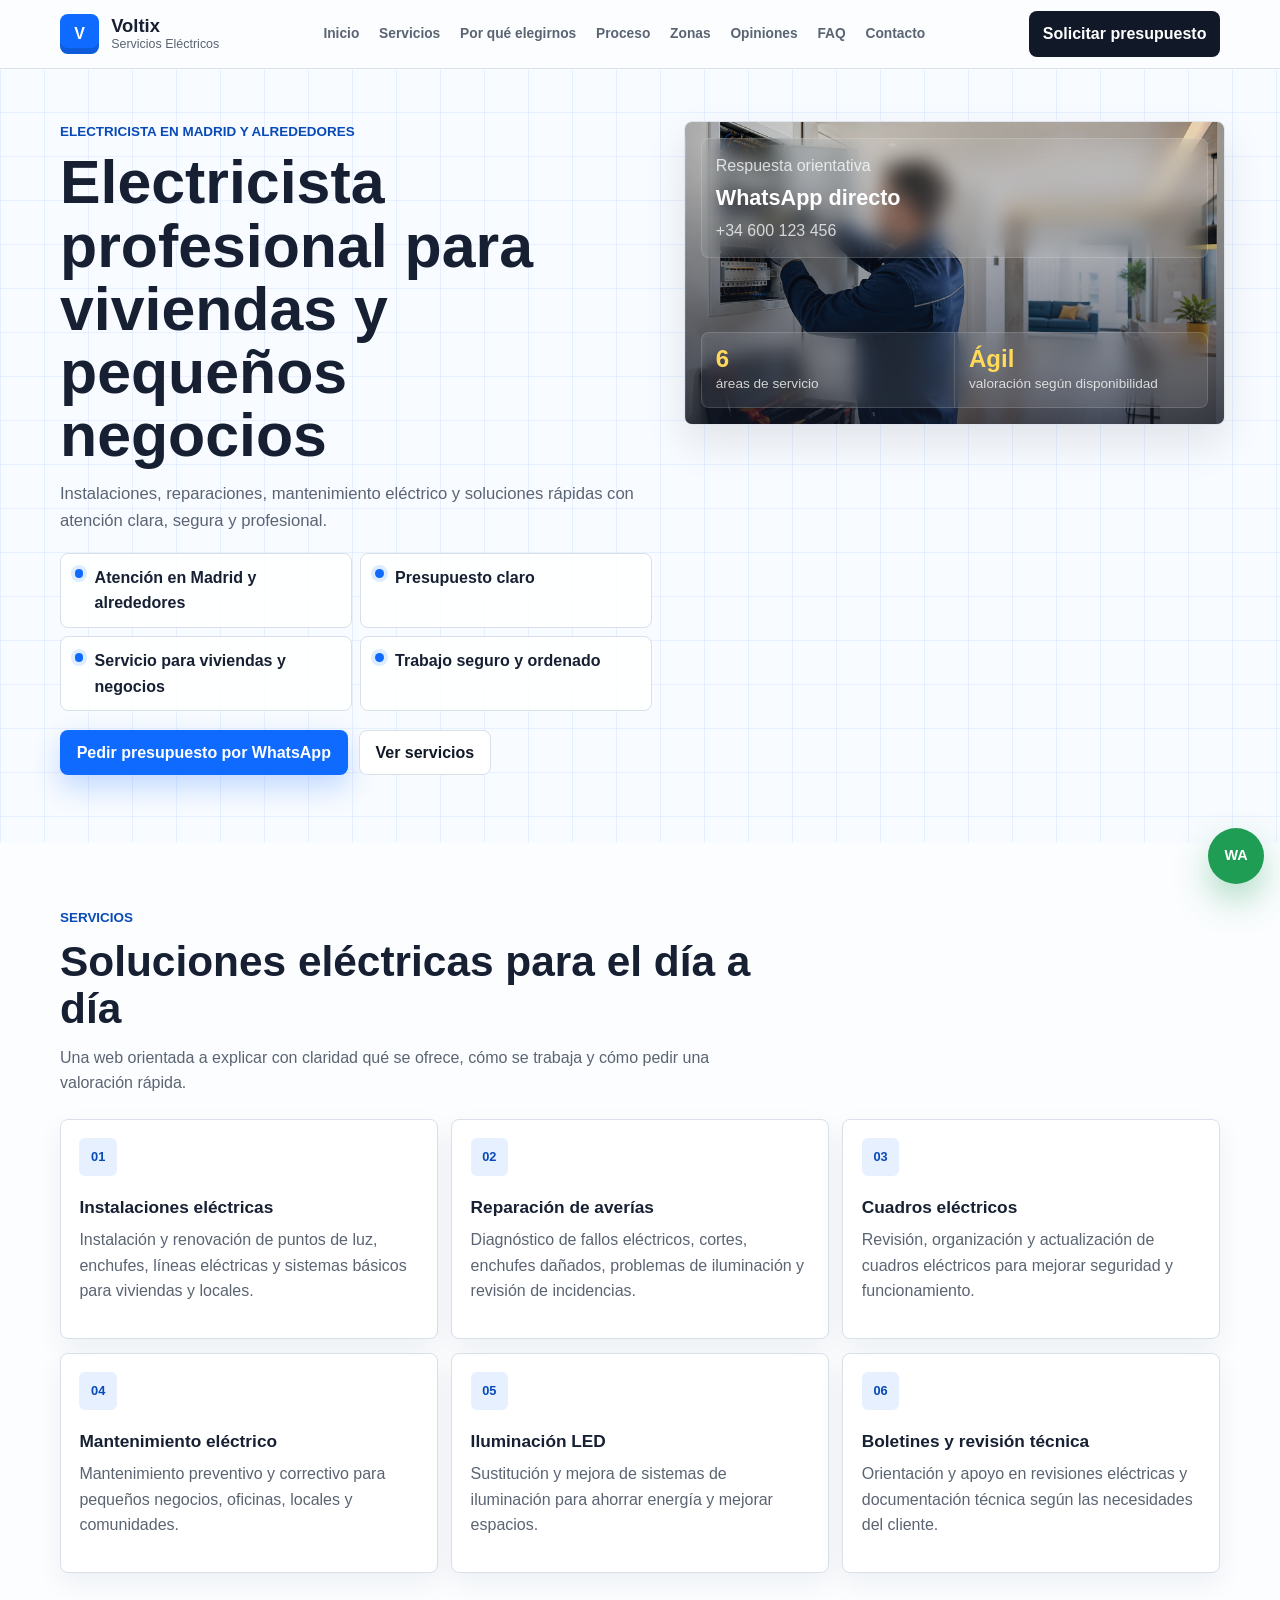
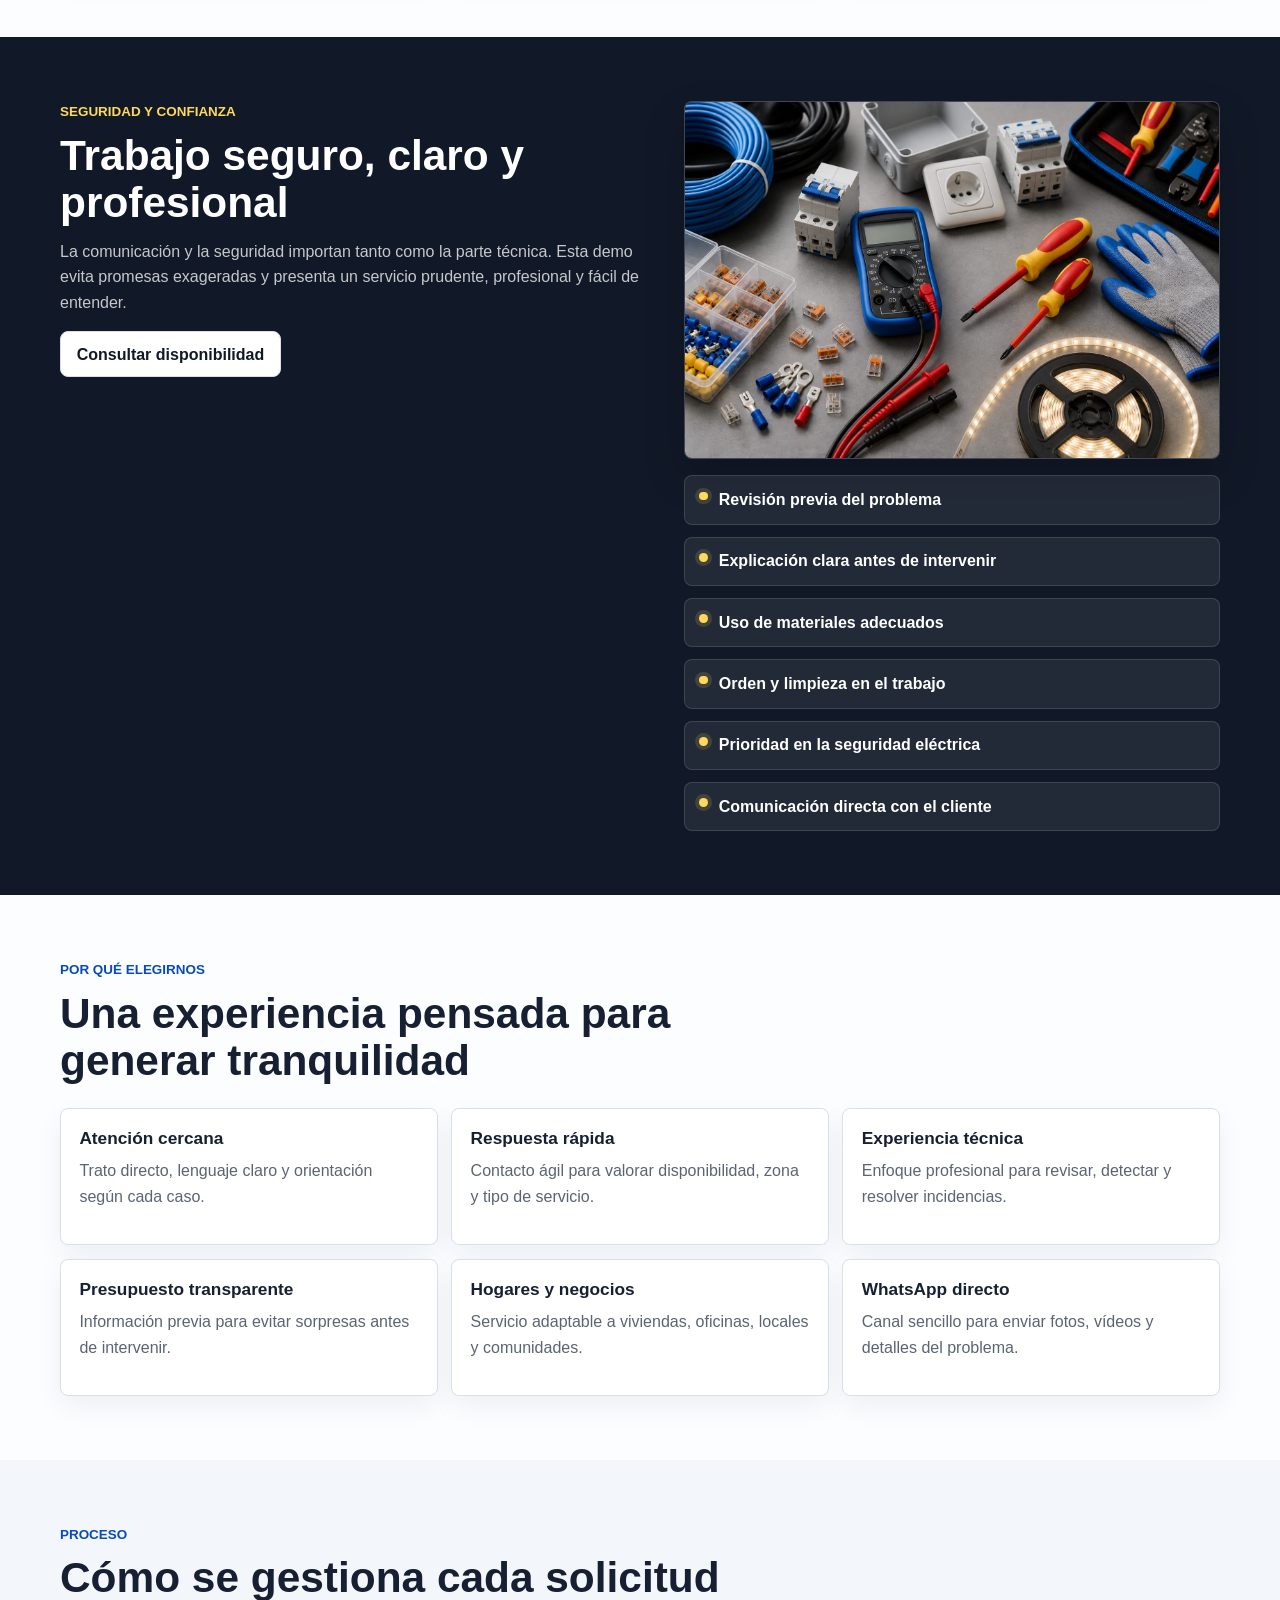
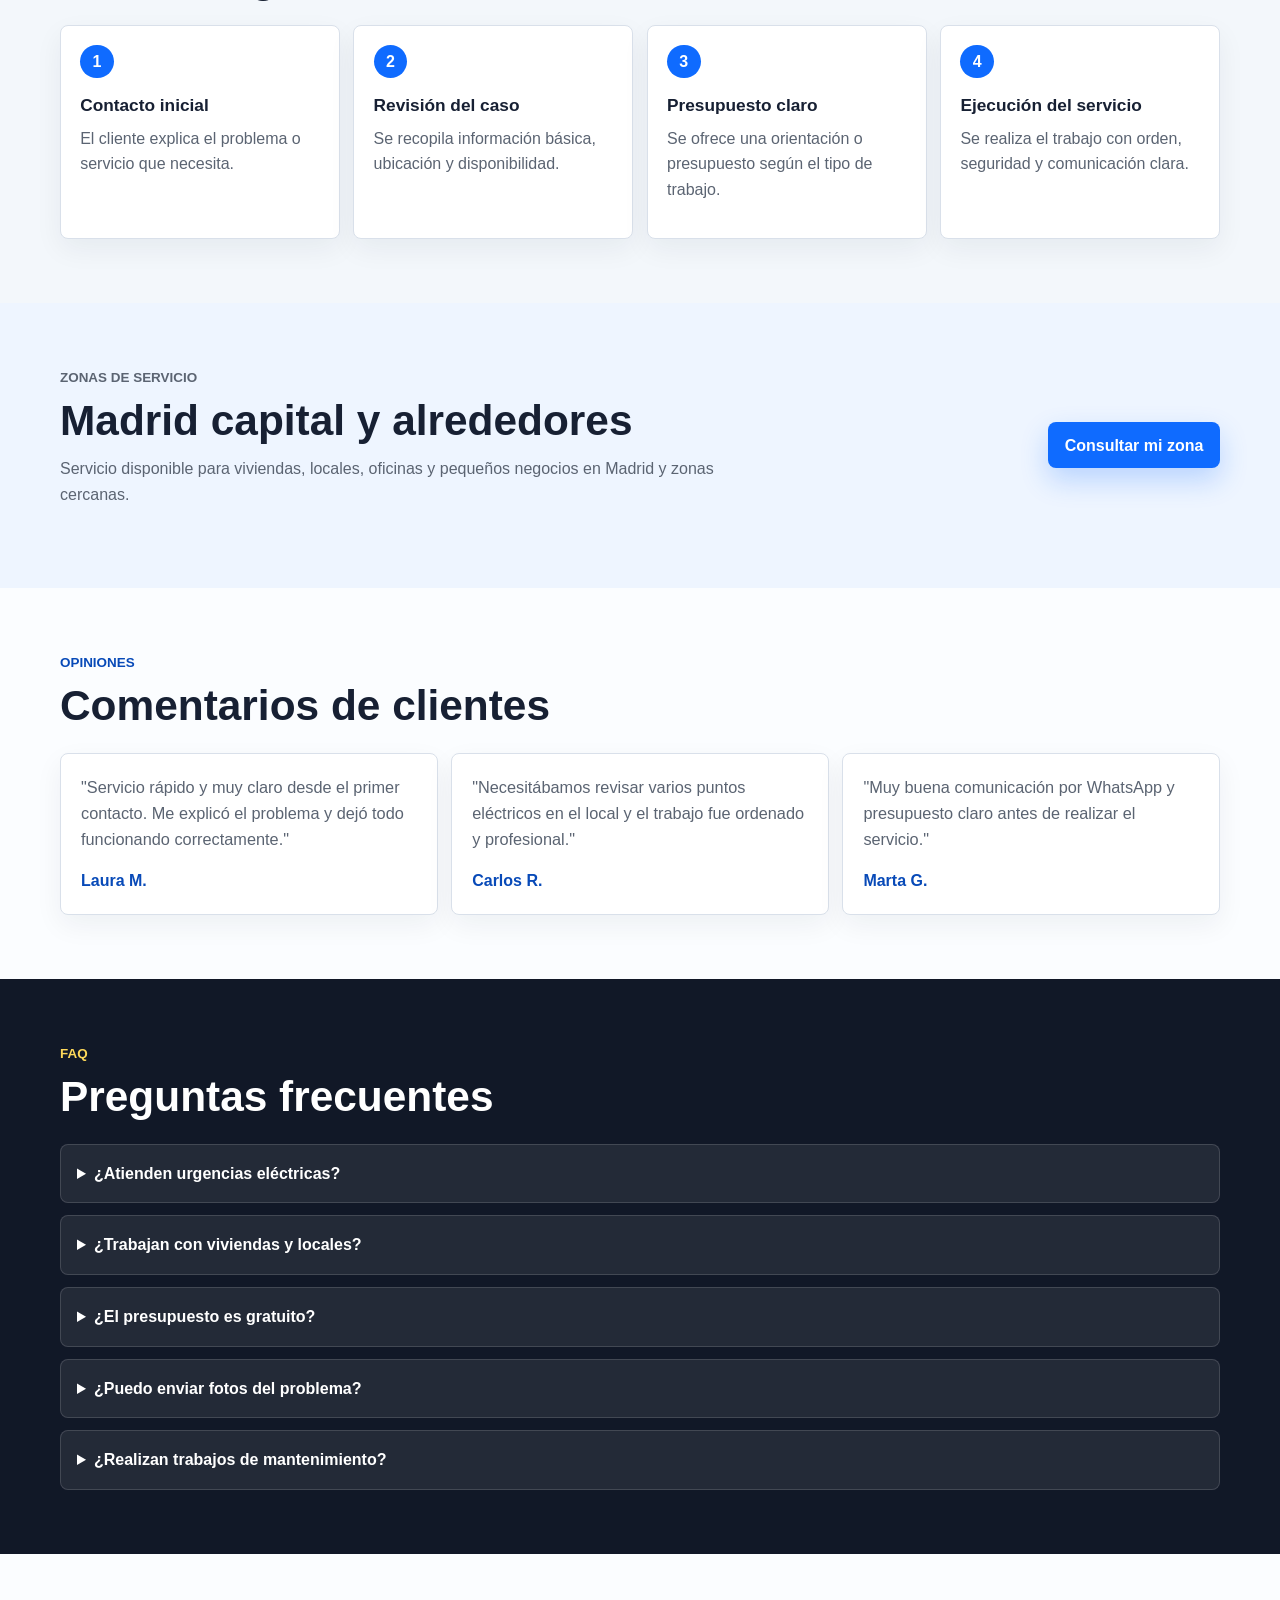
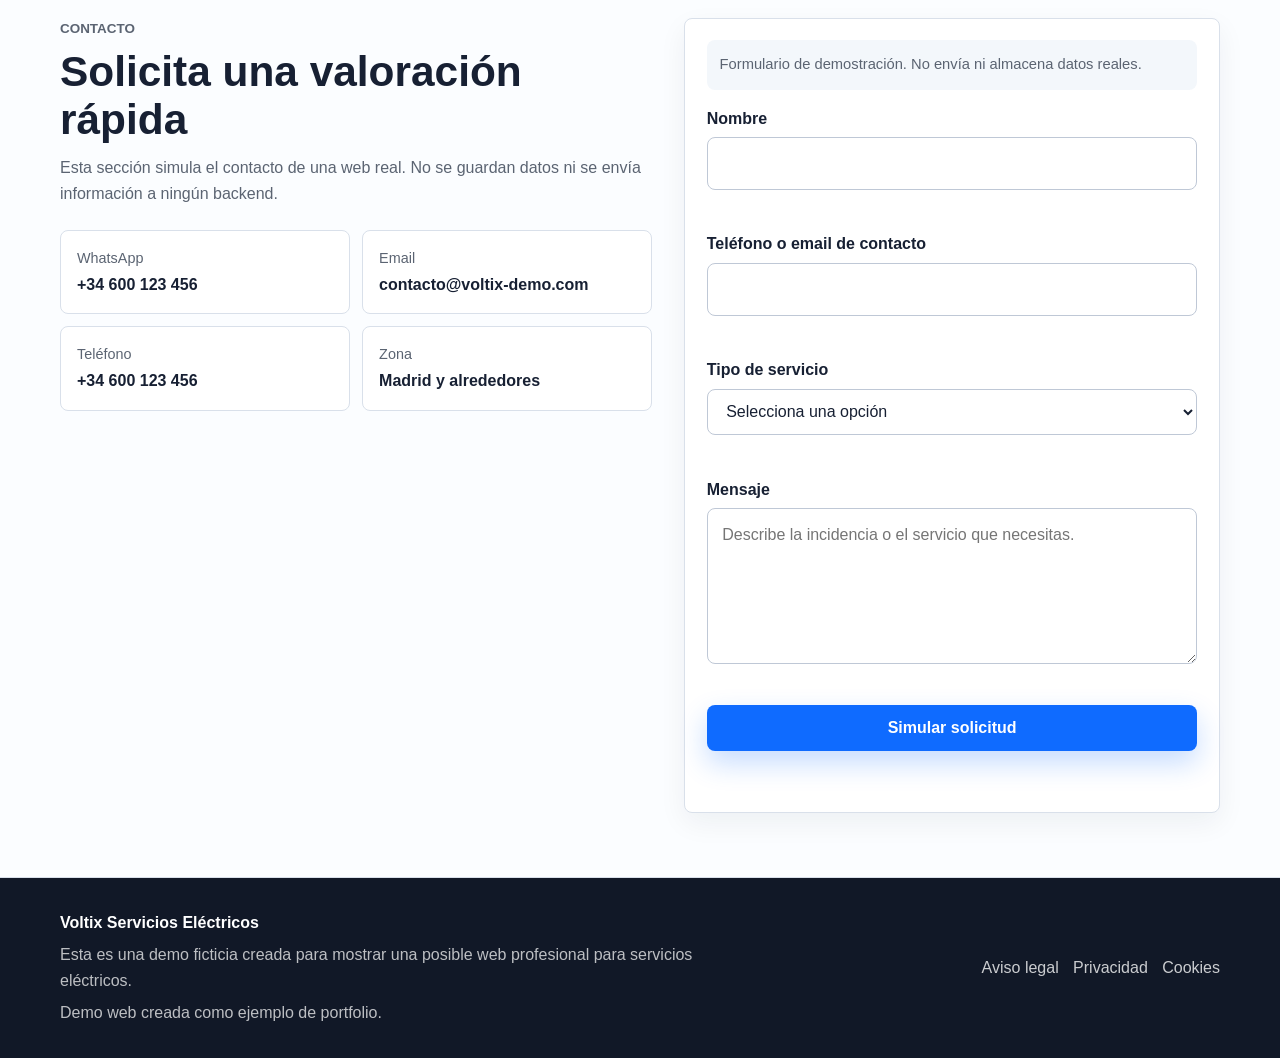
==== demos/electricista/index.html @ 69802033 "Add electrician landing page demo" ====
<!DOCTYPE html>
<html lang="es">
<head>
  <meta charset="UTF-8">
  <meta name="viewport" content="width=device-width, initial-scale=1.0">
  <title>Voltix Servicios Eléctricos | Electricista en Madrid</title>
  <meta name="description" content="Demo de página web para electricista en Madrid. Servicios de instalaciones eléctricas, reparaciones, mantenimiento, cuadros eléctricos, iluminación LED y contacto por WhatsApp.">
  <meta name="robots" content="index, follow">
  <link rel="canonical" href="https://adelsosuarez.netlify.app/demos/electricista/">

  <meta property="og:title" content="Voltix Servicios Eléctricos | Electricista en Madrid">
  <meta property="og:description" content="Demo de página web para electricista en Madrid con servicios eléctricos, SEO local y contacto rápido por WhatsApp.">
  <meta property="og:type" content="website">
  <meta property="og:url" content="https://adelsosuarez.netlify.app/demos/electricista/">
  <meta property="og:image" content="https://adelsosuarez.netlify.app/demos/electricista/assets/voltix-electricista-hero.jpg">
  <meta property="og:image:alt" content="Electricista profesional trabajando en un cuadro eléctrico de vivienda.">
  <meta name="twitter:card" content="summary_large_image">
  <meta name="twitter:title" content="Voltix Servicios Eléctricos | Electricista en Madrid">
  <meta name="twitter:description" content="Demo de landing page para electricista en Madrid, orientada a captar clientes locales.">
  <meta name="twitter:image" content="https://adelsosuarez.netlify.app/demos/electricista/assets/voltix-electricista-hero.jpg">

  <link rel="stylesheet" href="styles.css">
  <script type="application/ld+json">
    {
      "@context": "https://schema.org",
      "@type": "Electrician",
      "name": "Voltix Servicios Eléctricos",
      "telephone": "+34 600 123 456",
      "url": "https://adelsosuarez.netlify.app/demos/electricista/",
      "image": "https://adelsosuarez.netlify.app/demos/electricista/assets/voltix-electricista-hero.jpg",
      "areaServed": {
        "@type": "AdministrativeArea",
        "name": "Madrid"
      },
      "description": "Servicio eléctrico profesional para viviendas, locales, oficinas y pequeños negocios en Madrid y alrededores."
    }
  </script>
</head>
<body>
  <a class="skip-link" href="#contenido">Saltar al contenido</a>

  <header class="site-header" data-header>
    <div class="container header-inner">
      <a class="brand" href="#inicio" aria-label="Voltix, volver al inicio">
        <span class="brand-mark" aria-hidden="true">V</span>
        <span>
          <strong>Voltix</strong>
          <small>Servicios Eléctricos</small>
        </span>
      </a>

      <button class="menu-toggle" type="button" aria-expanded="false" aria-controls="site-nav" aria-label="Abrir menú">
        <span aria-hidden="true"></span>
        <span aria-hidden="true"></span>
        <span aria-hidden="true"></span>
      </button>

      <nav class="site-nav" id="site-nav" aria-label="Navegación principal">
        <a href="#inicio">Inicio</a>
        <a href="#servicios">Servicios</a>
        <a href="#confianza">Por qué elegirnos</a>
        <a href="#proceso">Proceso</a>
        <a href="#zonas">Zonas</a>
        <a href="#opiniones">Opiniones</a>
        <a href="#faq">FAQ</a>
        <a href="#contacto">Contacto</a>
      </nav>

      <a class="header-cta" href="#contacto">Solicitar presupuesto</a>
    </div>
  </header>

  <main id="contenido">
    <section class="hero section" id="inicio" aria-labelledby="hero-title">
      <div class="container hero-grid">
        <div class="hero-content">
          <p class="eyebrow">Electricista en Madrid y alrededores</p>
          <h1 id="hero-title">Electricista profesional para viviendas y pequeños negocios</h1>
          <p class="hero-text">Instalaciones, reparaciones, mantenimiento eléctrico y soluciones rápidas con atención clara, segura y profesional.</p>

          <div class="trust-list" aria-label="Elementos de confianza">
            <span>Atención en Madrid y alrededores</span>
            <span>Presupuesto claro</span>
            <span>Servicio para viviendas y negocios</span>
            <span>Trabajo seguro y ordenado</span>
          </div>

          <div class="hero-actions">
            <a class="btn btn-primary" href="https://wa.me/34600123456?text=Hola%2C%20quiero%20solicitar%20informaci%C3%B3n%20sobre%20un%20servicio%20el%C3%A9ctrico." target="_blank" rel="noopener">Pedir presupuesto por WhatsApp</a>
            <a class="btn btn-secondary" href="#servicios">Ver servicios</a>
          </div>
        </div>

        <figure class="hero-panel">
          <img src="assets/voltix-electricista-hero.jpg" width="1672" height="941" alt="Electricista profesional trabajando con seguridad en un cuadro eléctrico de vivienda." decoding="async" fetchpriority="high">
          <div class="status-card">
            <p>Respuesta orientativa</p>
            <strong>WhatsApp directo</strong>
            <span>+34 600 123 456</span>
          </div>
          <div class="hero-metrics" aria-label="Servicios destacados">
            <div>
              <strong>6</strong>
              <span>áreas de servicio</span>
            </div>
            <div>
              <strong>Ágil</strong>
              <span>valoración según disponibilidad</span>
            </div>
          </div>
        </figure>
      </div>
    </section>

    <section class="section" id="servicios" aria-labelledby="servicios-title">
      <div class="container">
        <div class="section-heading">
          <p class="eyebrow">Servicios</p>
          <h2 id="servicios-title">Soluciones eléctricas para el día a día</h2>
          <p>Una web orientada a explicar con claridad qué se ofrece, cómo se trabaja y cómo pedir una valoración rápida.</p>
        </div>

        <div class="cards-grid">
          <article class="service-card">
            <span class="service-icon" aria-hidden="true">01</span>
            <h3>Instalaciones eléctricas</h3>
            <p>Instalación y renovación de puntos de luz, enchufes, líneas eléctricas y sistemas básicos para viviendas y locales.</p>
          </article>
          <article class="service-card">
            <span class="service-icon" aria-hidden="true">02</span>
            <h3>Reparación de averías</h3>
            <p>Diagnóstico de fallos eléctricos, cortes, enchufes dañados, problemas de iluminación y revisión de incidencias.</p>
          </article>
          <article class="service-card">
            <span class="service-icon" aria-hidden="true">03</span>
            <h3>Cuadros eléctricos</h3>
            <p>Revisión, organización y actualización de cuadros eléctricos para mejorar seguridad y funcionamiento.</p>
          </article>
          <article class="service-card">
            <span class="service-icon" aria-hidden="true">04</span>
            <h3>Mantenimiento eléctrico</h3>
            <p>Mantenimiento preventivo y correctivo para pequeños negocios, oficinas, locales y comunidades.</p>
          </article>
          <article class="service-card">
            <span class="service-icon" aria-hidden="true">05</span>
            <h3>Iluminación LED</h3>
            <p>Sustitución y mejora de sistemas de iluminación para ahorrar energía y mejorar espacios.</p>
          </article>
          <article class="service-card">
            <span class="service-icon" aria-hidden="true">06</span>
            <h3>Boletines y revisión técnica</h3>
            <p>Orientación y apoyo en revisiones eléctricas y documentación técnica según las necesidades del cliente.</p>
          </article>
        </div>
      </div>
    </section>

    <section class="section band" id="seguridad" aria-labelledby="seguridad-title">
      <div class="container split-layout">
        <div>
          <p class="eyebrow">Seguridad y confianza</p>
          <h2 id="seguridad-title">Trabajo seguro, claro y profesional</h2>
          <p>La comunicación y la seguridad importan tanto como la parte técnica. Esta demo evita promesas exageradas y presenta un servicio prudente, profesional y fácil de entender.</p>
          <a class="btn btn-secondary" href="#contacto">Consultar disponibilidad</a>
        </div>
        <div class="trust-column">
          <figure class="trust-photo">
            <img src="assets/voltix-herramientas-electricas.jpg" width="1536" height="1024" alt="Herramientas eléctricas profesionales organizadas para trabajos de instalación y mantenimiento." loading="lazy" decoding="async">
          </figure>
          <div class="check-grid">
            <div>Revisión previa del problema</div>
            <div>Explicación clara antes de intervenir</div>
            <div>Uso de materiales adecuados</div>
            <div>Orden y limpieza en el trabajo</div>
            <div>Prioridad en la seguridad eléctrica</div>
            <div>Comunicación directa con el cliente</div>
          </div>
        </div>
      </div>
    </section>

    <section class="section" id="confianza" aria-labelledby="beneficios-title">
      <div class="container">
        <div class="section-heading">
          <p class="eyebrow">Por qué elegirnos</p>
          <h2 id="beneficios-title">Una experiencia pensada para generar tranquilidad</h2>
        </div>

        <div class="benefits-grid">
          <article>
            <h3>Atención cercana</h3>
            <p>Trato directo, lenguaje claro y orientación según cada caso.</p>
          </article>
          <article>
            <h3>Respuesta rápida</h3>
            <p>Contacto ágil para valorar disponibilidad, zona y tipo de servicio.</p>
          </article>
          <article>
            <h3>Experiencia técnica</h3>
            <p>Enfoque profesional para revisar, detectar y resolver incidencias.</p>
          </article>
          <article>
            <h3>Presupuesto transparente</h3>
            <p>Información previa para evitar sorpresas antes de intervenir.</p>
          </article>
          <article>
            <h3>Hogares y negocios</h3>
            <p>Servicio adaptable a viviendas, oficinas, locales y comunidades.</p>
          </article>
          <article>
            <h3>WhatsApp directo</h3>
            <p>Canal sencillo para enviar fotos, vídeos y detalles del problema.</p>
          </article>
        </div>
      </div>
    </section>

    <section class="section band-soft" id="proceso" aria-labelledby="proceso-title">
      <div class="container">
        <div class="section-heading">
          <p class="eyebrow">Proceso</p>
          <h2 id="proceso-title">Cómo se gestiona cada solicitud</h2>
        </div>

        <div class="steps">
          <article class="step">
            <span>1</span>
            <h3>Contacto inicial</h3>
            <p>El cliente explica el problema o servicio que necesita.</p>
          </article>
          <article class="step">
            <span>2</span>
            <h3>Revisión del caso</h3>
            <p>Se recopila información básica, ubicación y disponibilidad.</p>
          </article>
          <article class="step">
            <span>3</span>
            <h3>Presupuesto claro</h3>
            <p>Se ofrece una orientación o presupuesto según el tipo de trabajo.</p>
          </article>
          <article class="step">
            <span>4</span>
            <h3>Ejecución del servicio</h3>
            <p>Se realiza el trabajo con orden, seguridad y comunicación clara.</p>
          </article>
        </div>
      </div>
    </section>

    <section class="section zones" id="zonas" aria-labelledby="zonas-title">
      <div class="container zones-inner">
        <div>
          <p class="eyebrow">Zonas de servicio</p>
          <h2 id="zonas-title">Madrid capital y alrededores</h2>
          <p>Servicio disponible para viviendas, locales, oficinas y pequeños negocios en Madrid y zonas cercanas.</p>
        </div>
        <a class="btn btn-primary" href="https://wa.me/34600123456?text=Hola%2C%20quiero%20solicitar%20informaci%C3%B3n%20sobre%20un%20servicio%20el%C3%A9ctrico." target="_blank" rel="noopener">Consultar mi zona</a>
      </div>
    </section>

    <section class="section" id="opiniones" aria-labelledby="opiniones-title">
      <div class="container">
        <div class="section-heading">
          <p class="eyebrow">Opiniones</p>
          <h2 id="opiniones-title">Comentarios de clientes</h2>
        </div>

        <div class="testimonials">
          <article class="testimonial">
            <p>"Servicio rápido y muy claro desde el primer contacto. Me explicó el problema y dejó todo funcionando correctamente."</p>
            <strong>Laura M.</strong>
          </article>
          <article class="testimonial">
            <p>"Necesitábamos revisar varios puntos eléctricos en el local y el trabajo fue ordenado y profesional."</p>
            <strong>Carlos R.</strong>
          </article>
          <article class="testimonial">
            <p>"Muy buena comunicación por WhatsApp y presupuesto claro antes de realizar el servicio."</p>
            <strong>Marta G.</strong>
          </article>
        </div>
      </div>
    </section>

    <section class="section band" id="faq" aria-labelledby="faq-title">
      <div class="container">
        <div class="section-heading">
          <p class="eyebrow">FAQ</p>
          <h2 id="faq-title">Preguntas frecuentes</h2>
        </div>

        <div class="faq-list">
          <details>
            <summary>¿Atienden urgencias eléctricas?</summary>
            <p>Podemos valorar incidencias urgentes según disponibilidad y zona. Lo recomendable es contactar por WhatsApp para revisar el caso.</p>
          </details>
          <details>
            <summary>¿Trabajan con viviendas y locales?</summary>
            <p>Sí, la demo está pensada para servicios en viviendas, locales, oficinas y pequeños negocios.</p>
          </details>
          <details>
            <summary>¿El presupuesto es gratuito?</summary>
            <p>Depende del tipo de trabajo y desplazamiento. Se puede ofrecer una primera orientación por WhatsApp.</p>
          </details>
          <details>
            <summary>¿Puedo enviar fotos del problema?</summary>
            <p>Sí, enviar fotos o vídeos puede ayudar a entender mejor la incidencia antes de la visita.</p>
          </details>
          <details>
            <summary>¿Realizan trabajos de mantenimiento?</summary>
            <p>Sí, se pueden realizar revisiones y mantenimiento eléctrico básico para negocios, oficinas y comunidades.</p>
          </details>
        </div>
      </div>
    </section>

    <section class="section contact-section" id="contacto" aria-labelledby="contacto-title">
      <div class="container contact-grid">
        <div>
          <p class="eyebrow">Contacto</p>
          <h2 id="contacto-title">Solicita una valoración rápida</h2>
          <p>Esta sección simula el contacto de una web real. No se guardan datos ni se envía información a ningún backend.</p>

          <div class="contact-list">
            <a class="contact-item" href="https://wa.me/34600123456?text=Hola%2C%20quiero%20solicitar%20informaci%C3%B3n%20sobre%20un%20servicio%20el%C3%A9ctrico." target="_blank" rel="noopener">
              <span>WhatsApp</span>
              <strong>+34 600 123 456</strong>
            </a>
            <a class="contact-item" href="mailto:contacto@voltix-demo.com">
              <span>Email</span>
              <strong>contacto@voltix-demo.com</strong>
            </a>
            <a class="contact-item" href="tel:+34600123456">
              <span>Teléfono</span>
              <strong>+34 600 123 456</strong>
            </a>
            <div class="contact-item">
              <span>Zona</span>
              <strong>Madrid y alrededores</strong>
            </div>
          </div>
        </div>

        <form class="contact-form" data-demo-form novalidate>
          <p class="form-note">Formulario de demostración. No envía ni almacena datos reales.</p>

          <div class="form-row">
            <label for="name">Nombre</label>
            <input id="name" name="name" type="text" autocomplete="name" required maxlength="80">
            <small class="field-error" data-error-for="name"></small>
          </div>

          <div class="form-row">
            <label for="phone">Teléfono o email de contacto</label>
            <input id="phone" name="phone" type="text" autocomplete="tel" required maxlength="120">
            <small class="field-error" data-error-for="phone"></small>
          </div>

          <div class="form-row">
            <label for="service">Tipo de servicio</label>
            <select id="service" name="service" required>
              <option value="">Selecciona una opción</option>
              <option>Instalación eléctrica</option>
              <option>Reparación de avería</option>
              <option>Cuadro eléctrico</option>
              <option>Mantenimiento</option>
              <option>Iluminación LED</option>
              <option>Revisión técnica</option>
            </select>
            <small class="field-error" data-error-for="service"></small>
          </div>

          <div class="form-row">
            <label for="message">Mensaje</label>
            <textarea id="message" name="message" rows="5" required maxlength="500" placeholder="Describe la incidencia o el servicio que necesitas."></textarea>
            <small class="field-error" data-error-for="message"></small>
          </div>

          <button class="btn btn-primary" type="submit">Simular solicitud</button>
          <p class="form-status" data-form-status role="status" aria-live="polite"></p>
        </form>
      </div>
    </section>
  </main>

  <footer class="site-footer">
    <div class="container footer-inner">
      <div>
        <strong>Voltix Servicios Eléctricos</strong>
        <p>Esta es una demo ficticia creada para mostrar una posible web profesional para servicios eléctricos.</p>
        <p>Demo web creada como ejemplo de portfolio.</p>
      </div>
      <nav aria-label="Enlaces legales">
        <a href="#" aria-label="Aviso legal, enlace de demostración">Aviso legal</a>
        <a href="#" aria-label="Privacidad, enlace de demostración">Privacidad</a>
        <a href="#" aria-label="Cookies, enlace de demostración">Cookies</a>
      </nav>
    </div>
  </footer>

  <a class="floating-whatsapp" href="https://wa.me/34600123456?text=Hola%2C%20quiero%20solicitar%20informaci%C3%B3n%20sobre%20un%20servicio%20el%C3%A9ctrico." target="_blank" rel="noopener" aria-label="Pedir presupuesto por WhatsApp">
    <span aria-hidden="true">WA</span>
  </a>

  <script src="script.js" defer></script>
</body>
</html>
---- demos/electricista/styles.css ----
:root {
  --color-ink: #172033;
  --color-muted: #5b6472;
  --color-line: #d9e0ea;
  --color-surface: #ffffff;
  --color-soft: #f3f7fb;
  --color-electric: #0f6bff;
  --color-electric-dark: #084ab8;
  --color-night: #111827;
  --color-yellow: #ffd95a;
  --shadow-card: 0 18px 42px rgba(23, 32, 51, 0.1);
  --radius: 8px;
  --max-width: 1160px;
}

* {
  box-sizing: border-box;
}

html {
  scroll-behavior: smooth;
}

body {
  margin: 0;
  background: #fbfdff;
  color: var(--color-ink);
  font-family: Arial, Helvetica, sans-serif;
  font-size: 16px;
  line-height: 1.6;
}

body.menu-open {
  overflow: hidden;
}

img,
svg {
  display: block;
  max-width: 100%;
}

a {
  color: inherit;
  text-decoration: none;
}

button,
input,
select,
textarea {
  font: inherit;
}

:focus-visible {
  outline: 3px solid var(--color-yellow);
  outline-offset: 3px;
}

.skip-link {
  position: fixed;
  left: 1rem;
  top: 1rem;
  z-index: 20;
  transform: translateY(-160%);
  border-radius: var(--radius);
  background: var(--color-night);
  color: #fff;
  padding: 0.75rem 1rem;
}

.skip-link:focus {
  transform: translateY(0);
}

.container {
  width: min(100% - 2rem, var(--max-width));
  margin-inline: auto;
}

.section {
  padding: 3rem 0;
  scroll-margin-top: 5.5rem;
}

.site-header {
  position: sticky;
  top: 0;
  z-index: 10;
  border-bottom: 1px solid rgba(217, 224, 234, 0.9);
  background: rgba(251, 253, 255, 0.96);
  backdrop-filter: blur(16px);
}

.header-inner {
  display: flex;
  min-height: 4.25rem;
  align-items: center;
  justify-content: space-between;
  gap: 1rem;
}

.brand {
  display: inline-flex;
  align-items: center;
  gap: 0.75rem;
  flex: 0 0 auto;
}

.brand-mark {
  display: grid;
  width: 2.45rem;
  height: 2.45rem;
  place-items: center;
  border-radius: var(--radius);
  background: var(--color-electric);
  color: #fff;
  font-weight: 800;
  letter-spacing: 0;
  box-shadow: inset 0 -6px 0 rgba(0, 0, 0, 0.14);
}

.brand strong,
.brand small {
  display: block;
}

.brand strong {
  font-size: 1.15rem;
  line-height: 1.1;
}

.brand small {
  color: var(--color-muted);
  font-size: 0.78rem;
  line-height: 1.2;
}

.menu-toggle {
  display: inline-grid;
  width: 2.75rem;
  height: 2.75rem;
  place-content: center;
  gap: 0.28rem;
  border: 1px solid var(--color-line);
  border-radius: var(--radius);
  background: #fff;
  color: var(--color-ink);
  cursor: pointer;
}

.menu-toggle span {
  display: block;
  width: 1.2rem;
  height: 2px;
  border-radius: 999px;
  background: currentColor;
}

.site-nav {
  position: fixed;
  inset: 4.25rem 1rem auto 1rem;
  display: none;
  flex-direction: column;
  gap: 0.25rem;
  border: 1px solid var(--color-line);
  border-radius: var(--radius);
  background: #fff;
  padding: 0.75rem;
  box-shadow: var(--shadow-card);
}

.site-nav.is-open {
  display: flex;
}

.site-nav a {
  border-radius: 6px;
  color: var(--color-muted);
  font-size: 0.95rem;
  font-weight: 700;
  padding: 0.75rem;
}

.site-nav a:hover,
.site-nav a:focus-visible {
  background: var(--color-soft);
  color: var(--color-electric-dark);
}

.header-cta {
  display: none;
}

.hero {
  position: relative;
  overflow: hidden;
  padding: 2.25rem 0 3rem;
  background:
    linear-gradient(90deg, rgba(15, 107, 255, 0.08) 1px, transparent 1px),
    linear-gradient(0deg, rgba(15, 107, 255, 0.07) 1px, transparent 1px),
    #f8fbff;
  background-size: 44px 44px;
}

.hero-grid {
  display: grid;
  gap: 1.5rem;
  align-items: start;
}

.hero-content {
  max-width: 720px;
}

.eyebrow {
  margin: 0 0 0.55rem;
  color: var(--color-electric-dark);
  font-size: 0.84rem;
  font-weight: 800;
  letter-spacing: 0;
  text-transform: uppercase;
}

h1,
h2,
h3,
p {
  margin-top: 0;
}

h1 {
  max-width: 15ch;
  margin-bottom: 0.85rem;
  font-size: clamp(2.15rem, 10vw, 3.8rem);
  line-height: 1.04;
  letter-spacing: 0;
}

h2 {
  margin-bottom: 0.75rem;
  font-size: clamp(1.75rem, 6vw, 2.65rem);
  line-height: 1.12;
  letter-spacing: 0;
}

h3 {
  margin-bottom: 0.55rem;
  font-size: 1.08rem;
  line-height: 1.3;
}

.hero-text {
  max-width: 650px;
  color: var(--color-muted);
  font-size: 1.04rem;
}

.trust-list {
  display: grid;
  gap: 0.55rem;
  margin: 1.15rem 0;
}

.trust-list span,
.check-grid div {
  position: relative;
  border: 1px solid var(--color-line);
  border-radius: var(--radius);
  background: rgba(255, 255, 255, 0.9);
  padding: 0.68rem 0.85rem 0.68rem 2.1rem;
  color: var(--color-ink);
  font-weight: 700;
}

.trust-list span::before,
.check-grid div::before {
  content: "";
  position: absolute;
  left: 0.85rem;
  top: 0.96rem;
  width: 0.55rem;
  height: 0.55rem;
  border-radius: 50%;
  background: var(--color-electric);
  box-shadow: 0 0 0 4px rgba(15, 107, 255, 0.13);
}

.hero-actions,
.zones-inner,
.footer-inner {
  display: flex;
  flex-wrap: wrap;
  gap: 0.7rem;
  align-items: center;
}

.btn {
  display: inline-flex;
  min-height: 2.85rem;
  align-items: center;
  justify-content: center;
  border: 1px solid transparent;
  border-radius: var(--radius);
  padding: 0.75rem 0.98rem;
  font-weight: 800;
  line-height: 1.2;
  text-align: center;
  transition: transform 160ms ease, background-color 160ms ease, border-color 160ms ease, color 160ms ease;
}

.btn:hover {
  transform: translateY(-1px);
}

.btn-primary {
  background: var(--color-electric);
  color: #fff;
  box-shadow: 0 12px 28px rgba(15, 107, 255, 0.24);
}

.btn-primary:hover {
  background: var(--color-electric-dark);
}

.btn-secondary {
  border-color: var(--color-line);
  background: #fff;
  color: var(--color-night);
}

.btn-secondary:hover {
  border-color: var(--color-electric);
  color: var(--color-electric-dark);
}

.hero-panel {
  position: relative;
  display: block;
  margin: 0;
  aspect-ratio: 16 / 9;
  min-height: 13rem;
  border: 1px solid rgba(217, 224, 234, 0.8);
  border-radius: var(--radius);
  color: #fff;
  overflow: hidden;
  box-shadow: var(--shadow-card);
}

.hero-panel::after {
  content: "";
  position: absolute;
  inset: 0;
  z-index: 1;
  background: linear-gradient(180deg, rgba(17, 24, 39, 0.08), rgba(17, 24, 39, 0.72));
  pointer-events: none;
}

.hero-panel img {
  width: 100%;
  height: 100%;
  object-fit: cover;
}

.status-card,
.hero-metrics {
  position: absolute;
  z-index: 2;
  border: 1px solid rgba(255, 255, 255, 0.14);
  border-radius: var(--radius);
  background: rgba(255, 255, 255, 0.09);
  backdrop-filter: blur(10px);
}

.status-card {
  left: 1rem;
  right: 1rem;
  top: 1rem;
  padding: 0.85rem;
}

.status-card p,
.status-card span {
  margin: 0;
  color: rgba(255, 255, 255, 0.76);
}

.status-card strong {
  display: block;
  margin: 0.15rem 0;
  font-size: 1.35rem;
}

.hero-metrics {
  left: 1rem;
  right: 1rem;
  bottom: 1rem;
  display: grid;
  grid-template-columns: 1fr 1fr;
}

.hero-metrics div {
  padding: 0.85rem;
}

.hero-metrics div + div {
  border-left: 1px solid rgba(255, 255, 255, 0.14);
}

.hero-metrics strong,
.hero-metrics span {
  display: block;
}

.hero-metrics strong {
  color: var(--color-yellow);
  font-size: 1.5rem;
  line-height: 1;
}

.hero-metrics span {
  margin-top: 0.25rem;
  color: rgba(255, 255, 255, 0.78);
  font-size: 0.85rem;
  line-height: 1.35;
}

.section-heading {
  max-width: 720px;
  margin-bottom: 1.45rem;
}

.section-heading p:not(.eyebrow),
.split-layout p,
.zones p,
.contact-section p {
  color: var(--color-muted);
}

.cards-grid,
.benefits-grid,
.steps,
.testimonials {
  display: grid;
  gap: 0.85rem;
}

.service-card,
.benefits-grid article,
.step,
.testimonial,
.contact-form {
  border: 1px solid var(--color-line);
  border-radius: var(--radius);
  background: var(--color-surface);
  box-shadow: 0 10px 28px rgba(23, 32, 51, 0.06);
}

.service-card {
  padding: 1.15rem;
}

.service-icon {
  display: inline-grid;
  width: 2.35rem;
  height: 2.35rem;
  place-items: center;
  margin-bottom: 1.25rem;
  border-radius: 6px;
  background: rgba(15, 107, 255, 0.1);
  color: var(--color-electric-dark);
  font-size: 0.8rem;
  font-weight: 900;
}

.service-card p,
.benefits-grid p,
.step p,
.testimonial p {
  color: var(--color-muted);
}

.band {
  background: var(--color-night);
  color: #fff;
}

.band .eyebrow {
  color: var(--color-yellow);
}

.band p {
  color: rgba(255, 255, 255, 0.76);
}

.split-layout {
  display: grid;
  gap: 2rem;
  align-items: start;
}

.check-grid {
  display: grid;
  gap: 0.75rem;
}

.trust-column {
  display: grid;
  gap: 1rem;
}

.trust-photo {
  overflow: hidden;
  margin: 0;
  border: 1px solid rgba(255, 255, 255, 0.14);
  border-radius: var(--radius);
  background: rgba(255, 255, 255, 0.08);
  box-shadow: 0 18px 42px rgba(0, 0, 0, 0.18);
}

.trust-photo img {
  width: 100%;
  height: auto;
  aspect-ratio: 3 / 2;
  object-fit: cover;
}

.check-grid div {
  border-color: rgba(255, 255, 255, 0.12);
  background: rgba(255, 255, 255, 0.08);
  color: #fff;
}

.check-grid div::before {
  background: var(--color-yellow);
  box-shadow: 0 0 0 4px rgba(255, 217, 90, 0.14);
}

.benefits-grid article {
  padding: 1.15rem;
}

.band-soft {
  background: var(--color-soft);
}

.step {
  position: relative;
  padding: 1.2rem;
}

.step span {
  display: inline-grid;
  width: 2.1rem;
  height: 2.1rem;
  place-items: center;
  margin-bottom: 1rem;
  border-radius: 50%;
  background: var(--color-electric);
  color: #fff;
  font-weight: 900;
}

.zones {
  background: #eef5ff;
}

.zones-inner {
  justify-content: space-between;
}

.zones-inner > div {
  max-width: 680px;
}

.testimonial {
  padding: 1.25rem;
}

.testimonial p {
  font-size: 1.02rem;
}

.testimonial strong {
  display: block;
  color: var(--color-electric-dark);
}

.faq-list {
  display: grid;
  gap: 0.75rem;
}

details {
  border: 1px solid rgba(255, 255, 255, 0.14);
  border-radius: var(--radius);
  background: rgba(255, 255, 255, 0.08);
  padding: 1rem;
}

summary {
  cursor: pointer;
  font-weight: 800;
}

details p {
  margin: 0.75rem 0 0;
}

.contact-grid {
  display: grid;
  gap: 2rem;
}

.contact-list {
  display: grid;
  gap: 0.75rem;
  margin-top: 1.5rem;
}

.contact-item {
  display: grid;
  gap: 0.1rem;
  border: 1px solid var(--color-line);
  border-radius: var(--radius);
  background: #fff;
  padding: 1rem;
}

.contact-item span {
  color: var(--color-muted);
  font-size: 0.9rem;
}

.contact-item strong {
  overflow-wrap: anywhere;
}

a.contact-item:hover {
  border-color: var(--color-electric);
}

.contact-form {
  display: grid;
  gap: 1rem;
  padding: 1.1rem;
}

.form-note {
  margin: 0;
  border-radius: var(--radius);
  background: var(--color-soft);
  padding: 0.8rem;
  font-size: 0.92rem;
}

.form-row {
  display: grid;
  gap: 0.35rem;
}

label {
  font-weight: 800;
}

input,
select,
textarea {
  width: 100%;
  border: 1px solid #bfc8d6;
  border-radius: var(--radius);
  background: #fff;
  color: var(--color-ink);
  padding: 0.8rem 0.9rem;
}

textarea {
  min-height: 8rem;
  resize: vertical;
}

input:focus,
select:focus,
textarea:focus {
  border-color: var(--color-electric);
  outline: 3px solid rgba(15, 107, 255, 0.16);
}

.field-error {
  min-height: 1.25rem;
  color: #b91c1c;
  font-weight: 700;
}

.form-row.has-error input,
.form-row.has-error select,
.form-row.has-error textarea {
  border-color: #b91c1c;
}

.form-status {
  min-height: 1.5rem;
  margin: 0;
  color: var(--color-electric-dark);
  font-weight: 800;
}

.site-footer {
  border-top: 1px solid var(--color-line);
  background: var(--color-night);
  color: #fff;
  padding: 2rem 0;
}

.site-footer p {
  max-width: 650px;
  margin: 0.4rem 0 0;
  color: rgba(255, 255, 255, 0.72);
}

.footer-inner {
  justify-content: space-between;
}

.site-footer nav {
  display: flex;
  flex-wrap: wrap;
  gap: 0.9rem;
}

.site-footer a {
  color: rgba(255, 255, 255, 0.78);
}

.site-footer a:hover {
  color: #fff;
}

.floating-whatsapp {
  position: fixed;
  right: 1rem;
  bottom: 1rem;
  z-index: 9;
  display: grid;
  width: 3.5rem;
  height: 3.5rem;
  place-items: center;
  border-radius: 50%;
  background: #1f9d55;
  color: #fff;
  font-size: 0.9rem;
  font-weight: 900;
  box-shadow: 0 16px 34px rgba(31, 157, 85, 0.34);
}

.floating-whatsapp:hover {
  background: #157a40;
}

@media (prefers-reduced-motion: reduce) {
  *,
  *::before,
  *::after {
    scroll-behavior: auto !important;
    transition-duration: 0.01ms !important;
    animation-duration: 0.01ms !important;
    animation-iteration-count: 1 !important;
  }
}

@media (min-width: 520px) {
  .trust-list,
  .cards-grid,
  .benefits-grid,
  .testimonials {
    grid-template-columns: repeat(2, minmax(0, 1fr));
  }

  .contact-list {
    grid-template-columns: repeat(2, minmax(0, 1fr));
  }
}

@media (min-width: 768px) {
  .section {
    padding: 4rem 0;
  }

  .hero {
    padding: 3rem 0 4rem;
  }

  .hero-grid,
  .split-layout,
  .contact-grid {
    grid-template-columns: minmax(0, 1.05fr) minmax(320px, 0.95fr);
  }

  .hero-panel {
    min-height: 19rem;
  }

  .steps {
    grid-template-columns: repeat(4, minmax(0, 1fr));
  }

  .contact-form {
    padding: 1.35rem;
  }
}

@media (min-width: 1040px) {
  .menu-toggle {
    display: none;
  }

  .site-nav {
    position: static;
    display: flex;
    flex: 1 1 auto;
    flex-direction: row;
    justify-content: center;
    gap: 0.2rem;
    border: 0;
    background: transparent;
    padding: 0;
    box-shadow: none;
  }

  .site-nav a {
    padding: 0.55rem 0.52rem;
    font-size: 0.86rem;
  }

  .header-cta {
    display: inline-flex;
    flex: 0 0 auto;
    align-items: center;
    justify-content: center;
    min-height: 2.65rem;
    border-radius: var(--radius);
    background: var(--color-night);
    color: #fff;
    padding: 0.65rem 0.85rem;
    font-weight: 800;
  }

  .header-cta:hover {
    background: var(--color-electric-dark);
  }

  .cards-grid,
  .benefits-grid {
    grid-template-columns: repeat(3, minmax(0, 1fr));
  }

  .testimonials {
    grid-template-columns: repeat(3, minmax(0, 1fr));
  }

  .hero {
    padding: 3.25rem 0 4.25rem;
  }

  .hero-grid {
    gap: 2rem;
  }
}
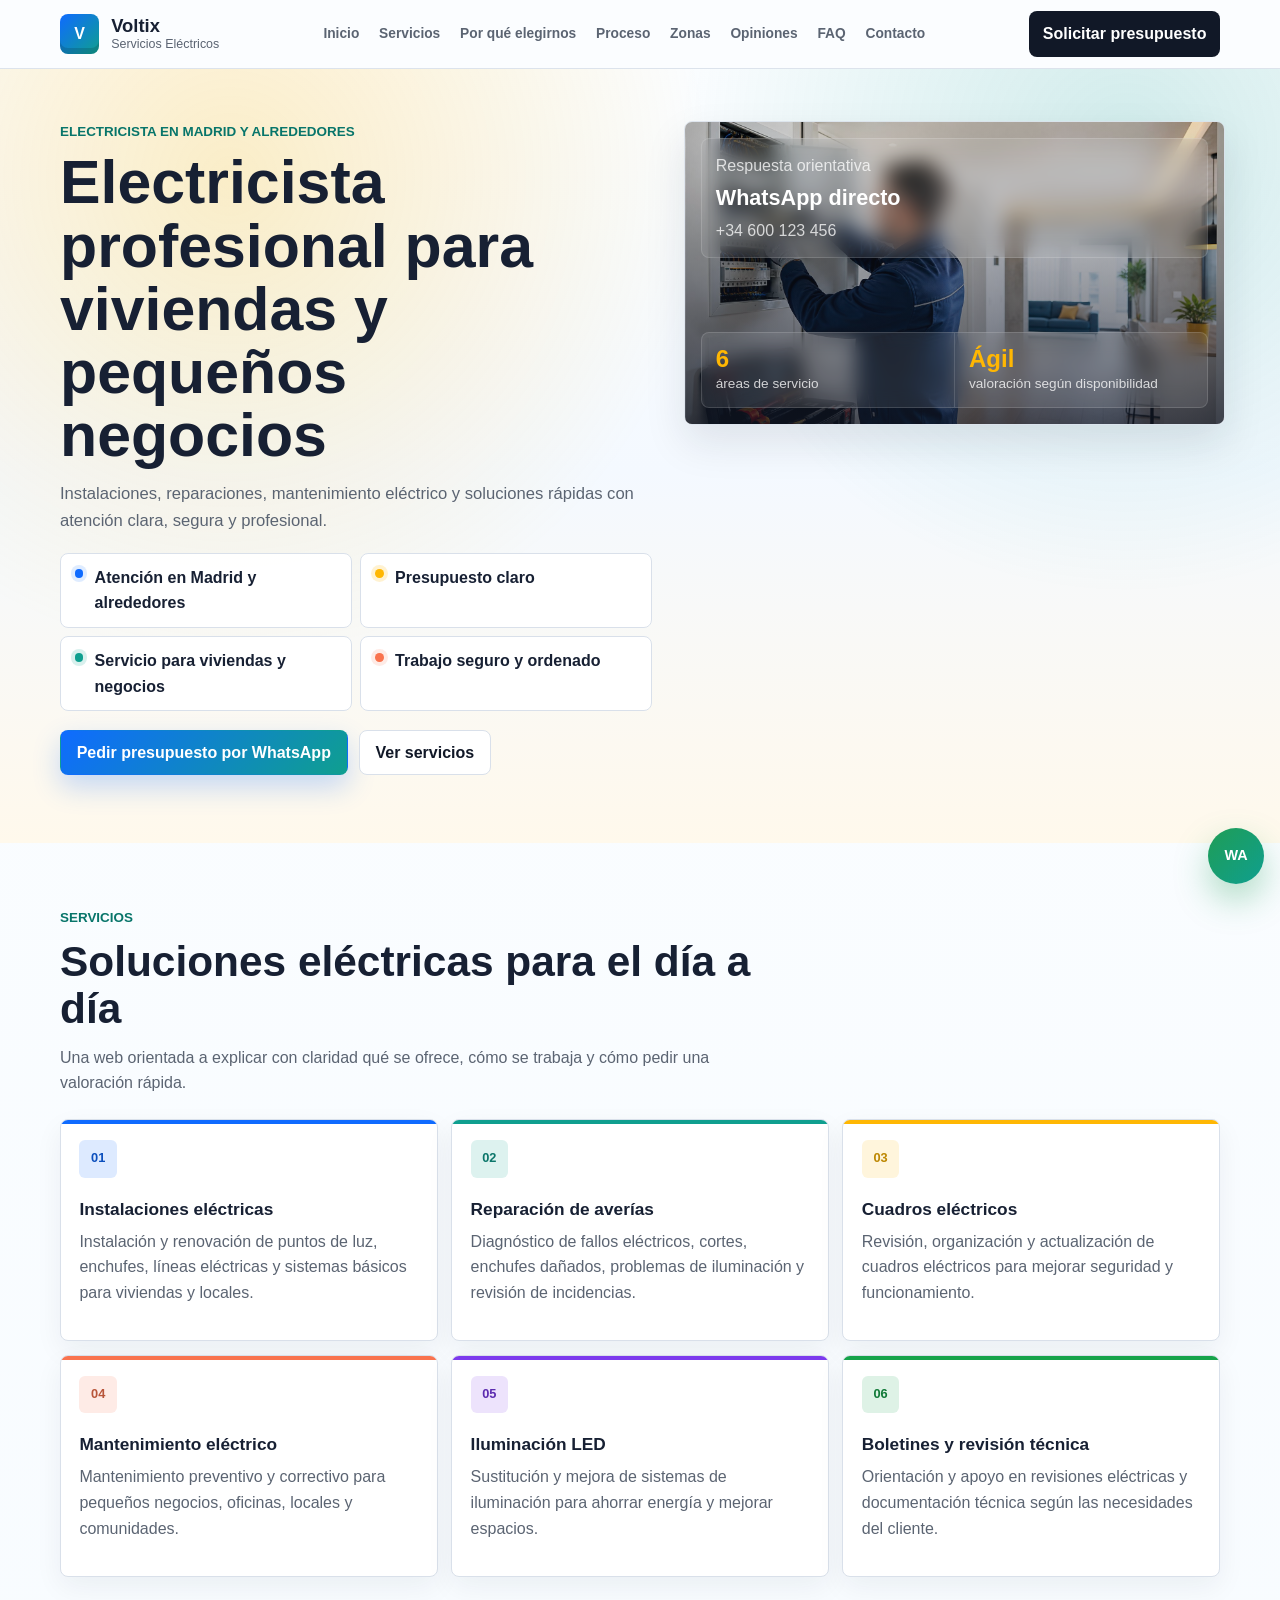
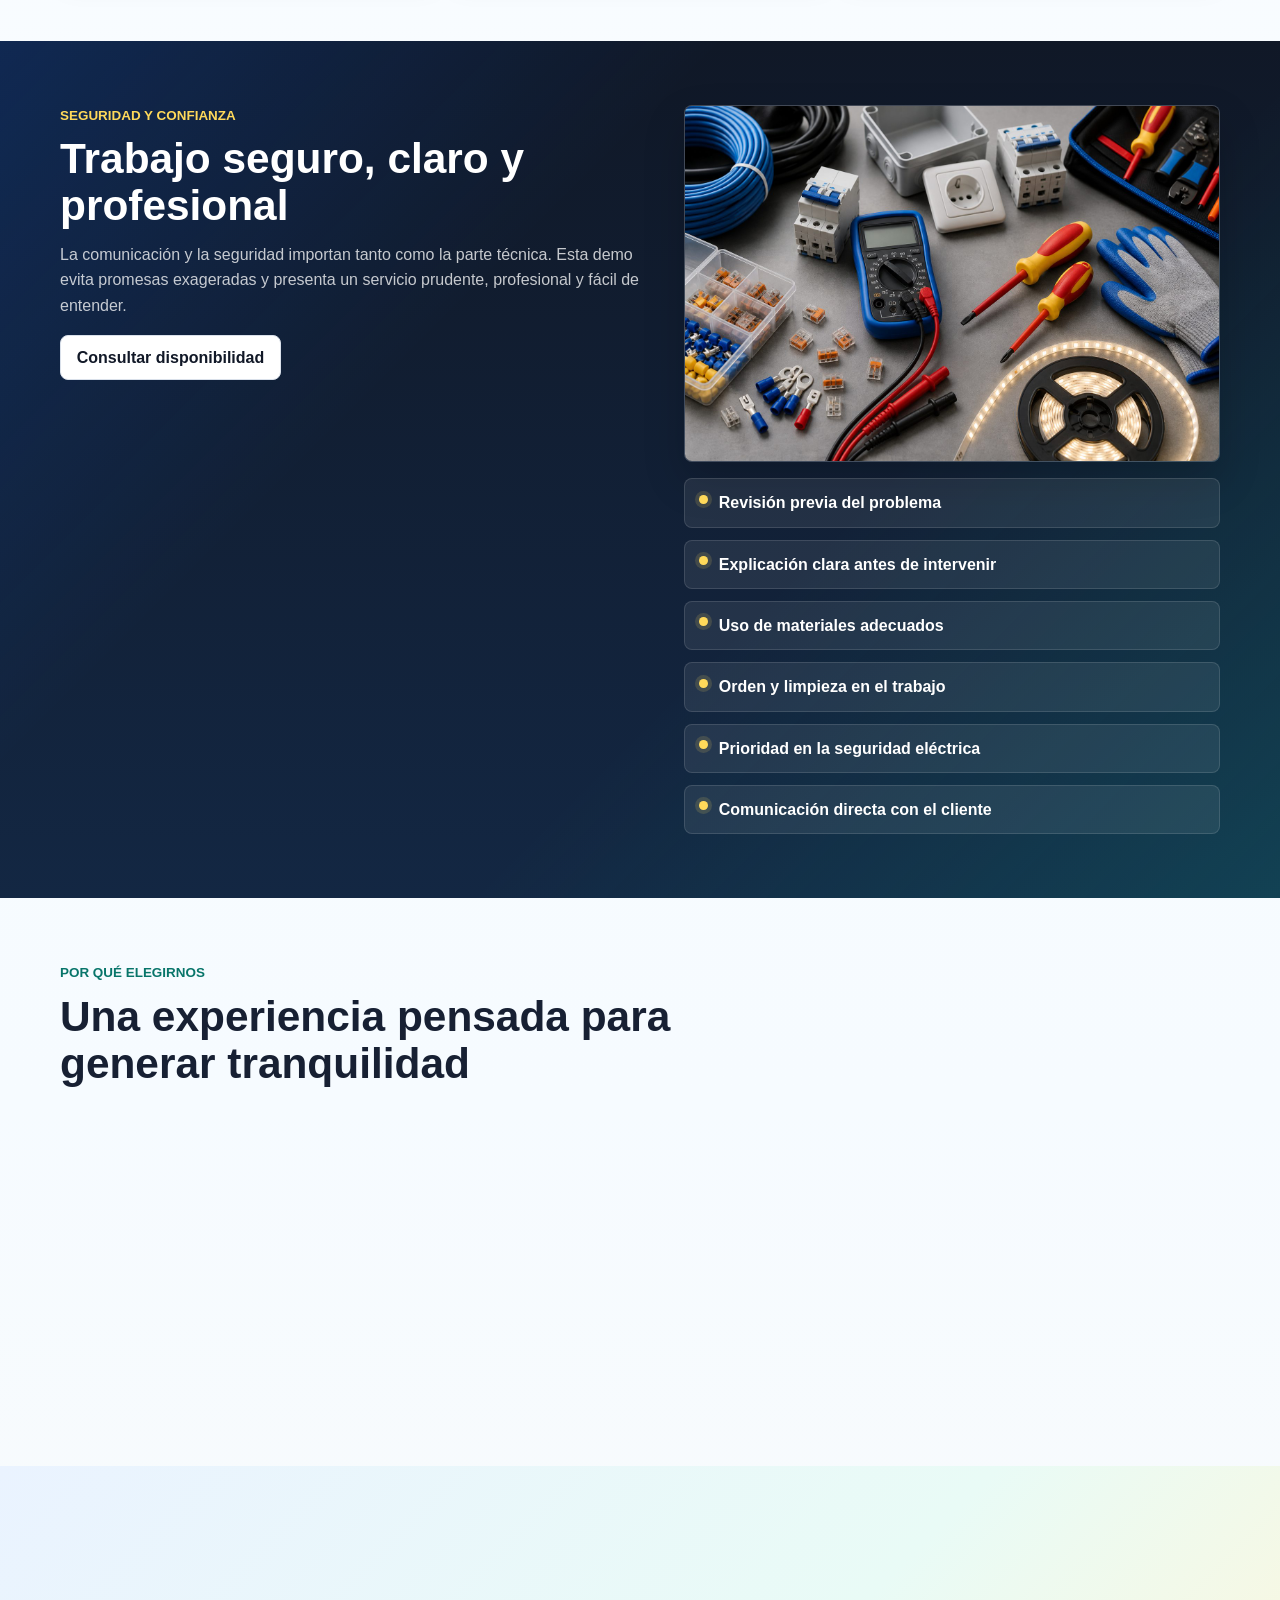
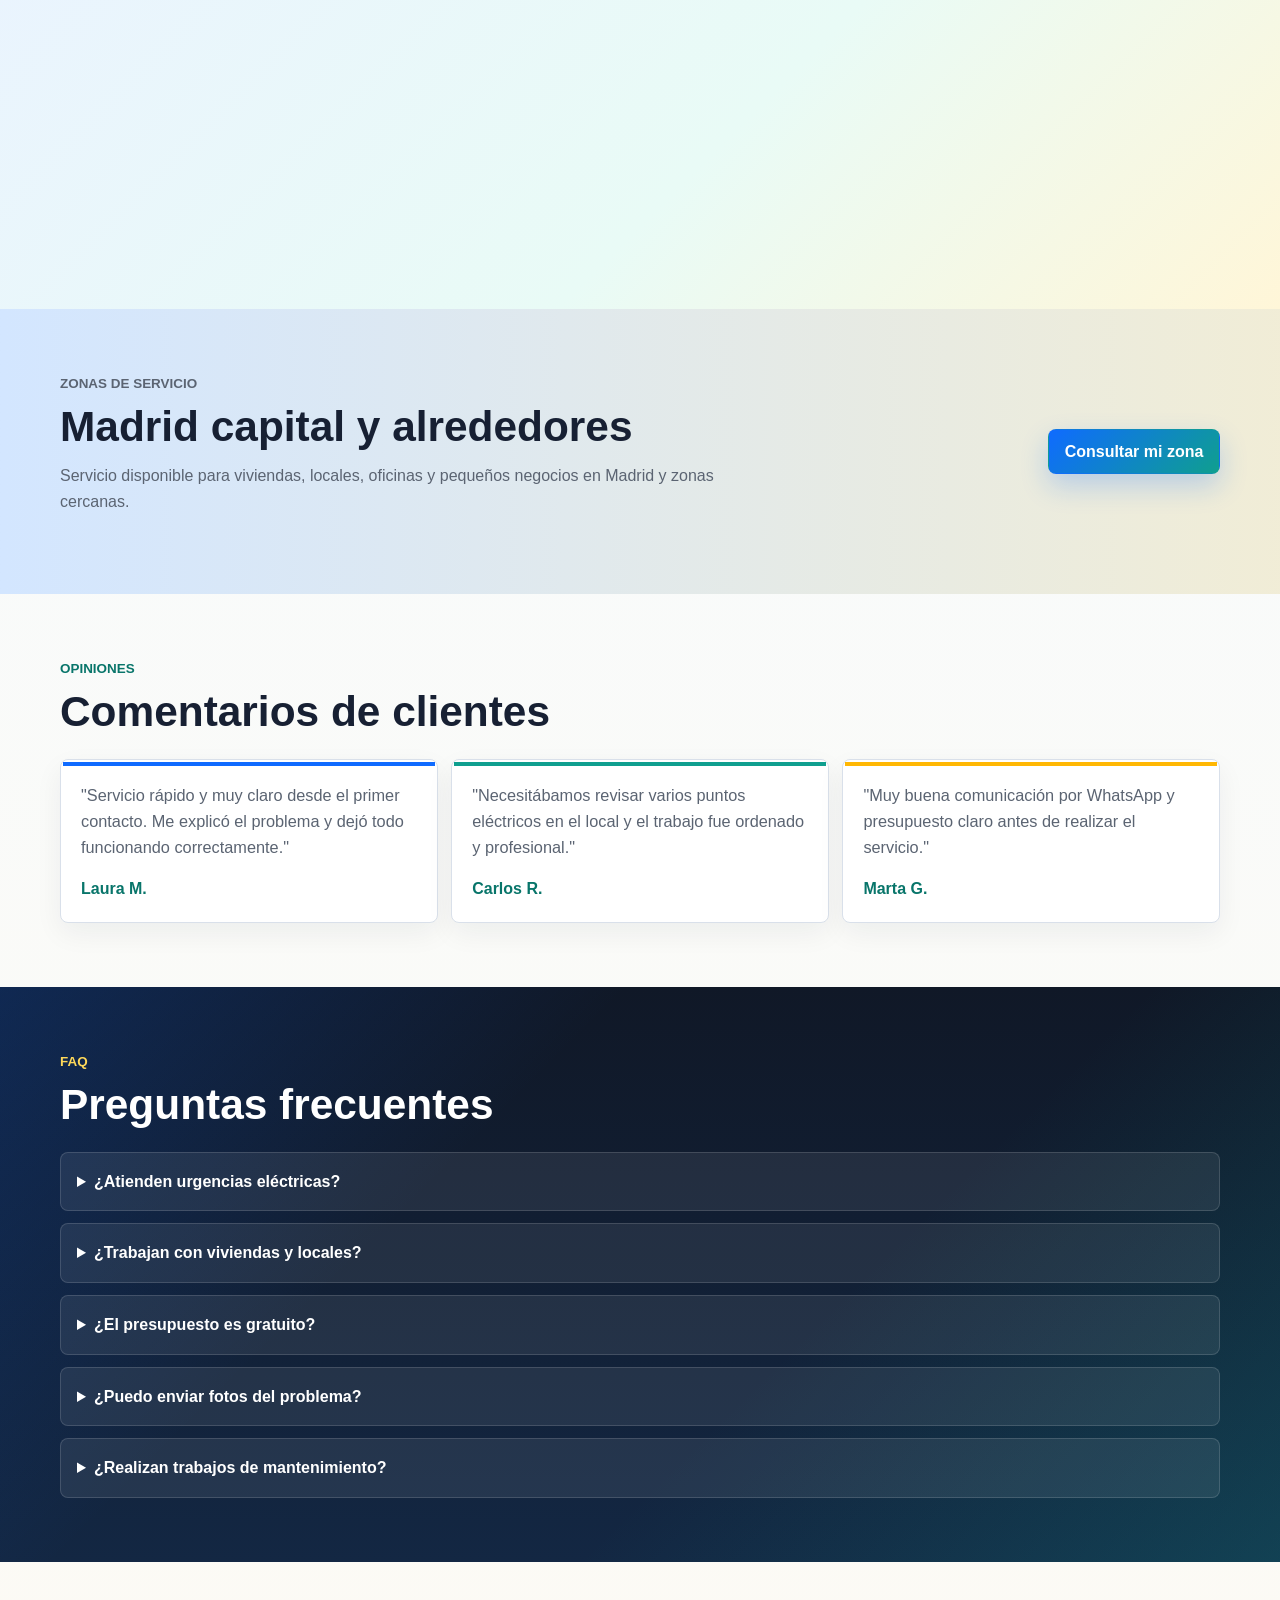
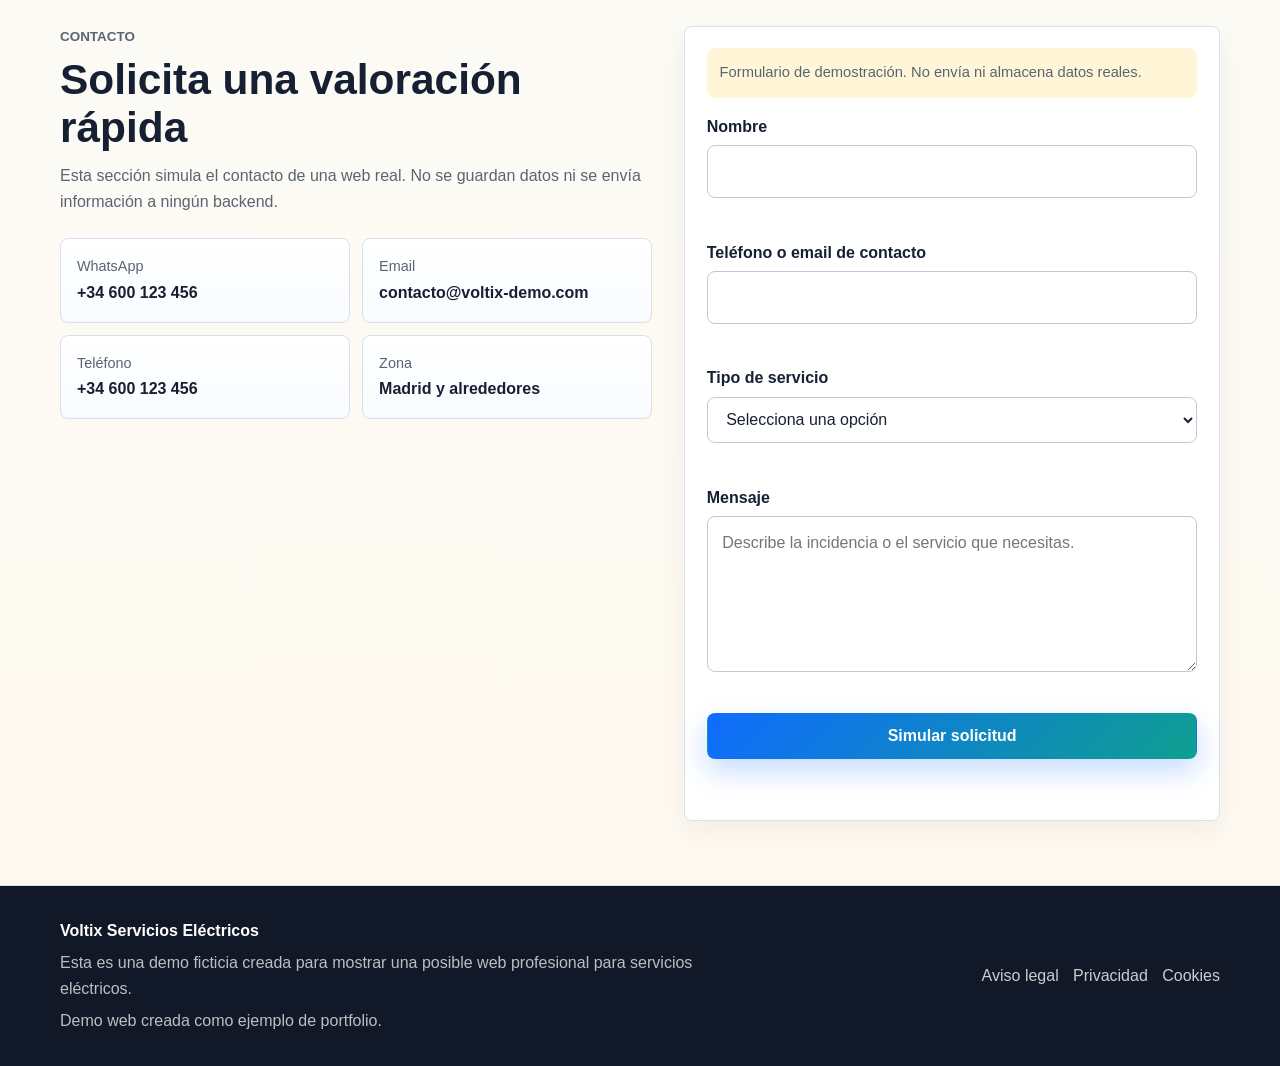
==== commit bbea53a3: "Actualizar fondo y favicon" ====
--- a/demos/electricista/index.html
+++ b/demos/electricista/index.html
@@ -6,28 +6,29 @@
   <title>Voltix Servicios Eléctricos | Electricista en Madrid</title>
   <meta name="description" content="Demo de página web para electricista en Madrid. Servicios de instalaciones eléctricas, reparaciones, mantenimiento, cuadros eléctricos, iluminación LED y contacto por WhatsApp.">
   <meta name="robots" content="index, follow">
-  <link rel="canonical" href="https://adelsosuarez.netlify.app/demos/electricista/">
+  <link rel="canonical" href="https://demo-web-electricista.netlify.app/">
 
   <meta property="og:title" content="Voltix Servicios Eléctricos | Electricista en Madrid">
   <meta property="og:description" content="Demo de página web para electricista en Madrid con servicios eléctricos, SEO local y contacto rápido por WhatsApp.">
   <meta property="og:type" content="website">
-  <meta property="og:url" content="https://adelsosuarez.netlify.app/demos/electricista/">
-  <meta property="og:image" content="https://adelsosuarez.netlify.app/demos/electricista/assets/voltix-electricista-hero.jpg">
+  <meta property="og:url" content="https://demo-web-electricista.netlify.app/">
+  <meta property="og:image" content="https://demo-web-electricista.netlify.app/demos/electricista/assets/voltix-electricista-hero.jpg">
   <meta property="og:image:alt" content="Electricista profesional trabajando en un cuadro eléctrico de vivienda.">
   <meta name="twitter:card" content="summary_large_image">
   <meta name="twitter:title" content="Voltix Servicios Eléctricos | Electricista en Madrid">
   <meta name="twitter:description" content="Demo de landing page para electricista en Madrid, orientada a captar clientes locales.">
-  <meta name="twitter:image" content="https://adelsosuarez.netlify.app/demos/electricista/assets/voltix-electricista-hero.jpg">
-
-  <link rel="stylesheet" href="styles.css">
+  <meta name="twitter:image" content="https://demo-web-electricista.netlify.app/demos/electricista/assets/voltix-electricista-hero.jpg">
+
+  <link rel="icon" href="/demos/electricista/assets/favicon.svg" type="image/svg+xml">
+  <link rel="stylesheet" href="/demos/electricista/styles.css">
   <script type="application/ld+json">
     {
       "@context": "https://schema.org",
       "@type": "Electrician",
       "name": "Voltix Servicios Eléctricos",
       "telephone": "+34 600 123 456",
-      "url": "https://adelsosuarez.netlify.app/demos/electricista/",
-      "image": "https://adelsosuarez.netlify.app/demos/electricista/assets/voltix-electricista-hero.jpg",
+      "url": "https://demo-web-electricista.netlify.app/",
+      "image": "https://demo-web-electricista.netlify.app/demos/electricista/assets/voltix-electricista-hero.jpg",
       "areaServed": {
         "@type": "AdministrativeArea",
         "name": "Madrid"
@@ -92,7 +93,7 @@
         </div>
 
         <figure class="hero-panel">
-          <img src="assets/voltix-electricista-hero.jpg" width="1672" height="941" alt="Electricista profesional trabajando con seguridad en un cuadro eléctrico de vivienda." decoding="async" fetchpriority="high">
+          <img src="/demos/electricista/assets/voltix-electricista-hero.jpg" width="1672" height="941" alt="Electricista profesional trabajando con seguridad en un cuadro eléctrico de vivienda." decoding="async" fetchpriority="high">
           <div class="status-card">
             <p>Respuesta orientativa</p>
             <strong>WhatsApp directo</strong>
@@ -165,7 +166,7 @@
         </div>
         <div class="trust-column">
           <figure class="trust-photo">
-            <img src="assets/voltix-herramientas-electricas.jpg" width="1536" height="1024" alt="Herramientas eléctricas profesionales organizadas para trabajos de instalación y mantenimiento." loading="lazy" decoding="async">
+            <img src="/demos/electricista/assets/voltix-herramientas-electricas.jpg" width="1536" height="1024" alt="Herramientas eléctricas profesionales organizadas para trabajos de instalación y mantenimiento." loading="lazy" decoding="async">
           </figure>
           <div class="check-grid">
             <div>Revisión previa del problema</div>
@@ -402,6 +403,6 @@
     <span aria-hidden="true">WA</span>
   </a>
 
-  <script src="script.js" defer></script>
+  <script src="/demos/electricista/script.js" defer></script>
 </body>
 </html>
--- a/demos/electricista/styles.css
+++ b/demos/electricista/styles.css
@@ -6,6 +6,13 @@
   --color-soft: #f3f7fb;
   --color-electric: #0f6bff;
   --color-electric-dark: #084ab8;
+  --color-teal: #0f9f8f;
+  --color-teal-dark: #08756a;
+  --color-coral: #f9734e;
+  --color-sun: #ffb703;
+  --color-mint: #e9fbf6;
+  --color-sky: #eaf3ff;
+  --color-warm: #fff6d8;
   --color-night: #111827;
   --color-yellow: #ffd95a;
   --shadow-card: 0 18px 42px rgba(23, 32, 51, 0.1);
@@ -23,7 +30,7 @@
 
 body {
   margin: 0;
-  background: #fbfdff;
+  background: linear-gradient(180deg, #fbfdff 0%, #f6fbff 46%, #fffaf0 100%);
   color: var(--color-ink);
   font-family: Arial, Helvetica, sans-serif;
   font-size: 16px;
@@ -90,6 +97,13 @@
   border-bottom: 1px solid rgba(217, 224, 234, 0.9);
   background: rgba(251, 253, 255, 0.96);
   backdrop-filter: blur(16px);
+  transition: box-shadow 180ms ease, background-color 180ms ease, border-color 180ms ease;
+}
+
+.site-header.is-scrolled {
+  border-color: rgba(15, 107, 255, 0.12);
+  background: rgba(255, 255, 255, 0.98);
+  box-shadow: 0 12px 34px rgba(23, 32, 51, 0.1);
 }
 
 .header-inner {
@@ -113,11 +127,17 @@
   height: 2.45rem;
   place-items: center;
   border-radius: var(--radius);
-  background: var(--color-electric);
+  background: linear-gradient(135deg, var(--color-electric), var(--color-teal));
   color: #fff;
   font-weight: 800;
   letter-spacing: 0;
   box-shadow: inset 0 -6px 0 rgba(0, 0, 0, 0.14);
+  transition: transform 180ms ease, box-shadow 180ms ease;
+}
+
+.brand:hover .brand-mark {
+  transform: rotate(-3deg) scale(1.04);
+  box-shadow: inset 0 -6px 0 rgba(0, 0, 0, 0.14), 0 10px 22px rgba(15, 107, 255, 0.24);
 }
 
 .brand strong,
@@ -147,6 +167,12 @@
   background: #fff;
   color: var(--color-ink);
   cursor: pointer;
+  transition: transform 160ms ease, border-color 160ms ease, box-shadow 160ms ease;
+}
+
+.menu-toggle:hover {
+  border-color: var(--color-electric);
+  box-shadow: 0 10px 22px rgba(15, 107, 255, 0.12);
 }
 
 .menu-toggle span {
@@ -184,7 +210,7 @@
 
 .site-nav a:hover,
 .site-nav a:focus-visible {
-  background: var(--color-soft);
+  background: var(--color-sky);
   color: var(--color-electric-dark);
 }
 
@@ -197,10 +223,23 @@
   overflow: hidden;
   padding: 2.25rem 0 3rem;
   background:
-    linear-gradient(90deg, rgba(15, 107, 255, 0.08) 1px, transparent 1px),
-    linear-gradient(0deg, rgba(15, 107, 255, 0.07) 1px, transparent 1px),
-    #f8fbff;
-  background-size: 44px 44px;
+    radial-gradient(circle at 18% 14%, rgba(255, 183, 3, 0.22), transparent 30rem),
+    radial-gradient(circle at 88% 10%, rgba(15, 159, 143, 0.18), transparent 28rem),
+    linear-gradient(180deg, #fbfdff 0%, #f4f9ff 52%, #fff9ec 100%);
+}
+
+.hero::before {
+  content: "";
+  position: absolute;
+  inset: 0;
+  background: linear-gradient(110deg, transparent 0%, rgba(255, 255, 255, 0.5) 42%, transparent 62%);
+  opacity: 0.55;
+  transform: translateX(-100%);
+  pointer-events: none;
+}
+
+.hero.is-visible::before {
+  animation: hero-sweep 1200ms ease-out 220ms both;
 }
 
 .hero-grid {
@@ -215,7 +254,7 @@
 
 .eyebrow {
   margin: 0 0 0.55rem;
-  color: var(--color-electric-dark);
+  color: var(--color-teal-dark);
   font-size: 0.84rem;
   font-weight: 800;
   letter-spacing: 0;
@@ -267,10 +306,11 @@
   position: relative;
   border: 1px solid var(--color-line);
   border-radius: var(--radius);
-  background: rgba(255, 255, 255, 0.9);
+  background: rgba(255, 255, 255, 0.94);
   padding: 0.68rem 0.85rem 0.68rem 2.1rem;
   color: var(--color-ink);
   font-weight: 700;
+  transition: transform 180ms ease, border-color 180ms ease, box-shadow 180ms ease;
 }
 
 .trust-list span::before,
@@ -286,6 +326,27 @@
   box-shadow: 0 0 0 4px rgba(15, 107, 255, 0.13);
 }
 
+.trust-list span:nth-child(2)::before {
+  background: var(--color-sun);
+  box-shadow: 0 0 0 4px rgba(255, 183, 3, 0.18);
+}
+
+.trust-list span:nth-child(3)::before {
+  background: var(--color-teal);
+  box-shadow: 0 0 0 4px rgba(15, 159, 143, 0.16);
+}
+
+.trust-list span:nth-child(4)::before {
+  background: var(--color-coral);
+  box-shadow: 0 0 0 4px rgba(249, 115, 78, 0.14);
+}
+
+.trust-list span:hover {
+  border-color: rgba(15, 107, 255, 0.28);
+  box-shadow: 0 12px 24px rgba(23, 32, 51, 0.08);
+  transform: translateY(-2px);
+}
+
 .hero-actions,
 .zones-inner,
 .footer-inner {
@@ -306,21 +367,22 @@
   font-weight: 800;
   line-height: 1.2;
   text-align: center;
-  transition: transform 160ms ease, background-color 160ms ease, border-color 160ms ease, color 160ms ease;
+  transition: transform 160ms ease, background-color 160ms ease, border-color 160ms ease, color 160ms ease, box-shadow 160ms ease;
 }
 
 .btn:hover {
-  transform: translateY(-1px);
+  transform: translateY(-2px);
 }
 
 .btn-primary {
-  background: var(--color-electric);
+  background: linear-gradient(135deg, var(--color-electric), var(--color-teal));
   color: #fff;
   box-shadow: 0 12px 28px rgba(15, 107, 255, 0.24);
 }
 
 .btn-primary:hover {
-  background: var(--color-electric-dark);
+  background: linear-gradient(135deg, var(--color-electric-dark), var(--color-teal-dark));
+  box-shadow: 0 16px 34px rgba(15, 107, 255, 0.32);
 }
 
 .btn-secondary {
@@ -345,6 +407,7 @@
   color: #fff;
   overflow: hidden;
   box-shadow: var(--shadow-card);
+  transform: translateZ(0);
 }
 
 .hero-panel::after {
@@ -360,6 +423,11 @@
   width: 100%;
   height: 100%;
   object-fit: cover;
+  transition: transform 700ms ease;
+}
+
+.hero-panel:hover img {
+  transform: scale(1.04);
 }
 
 .status-card,
@@ -413,7 +481,7 @@
 }
 
 .hero-metrics strong {
-  color: var(--color-yellow);
+  color: var(--color-sun);
   font-size: 1.5rem;
   line-height: 1;
 }
@@ -454,10 +522,73 @@
   border-radius: var(--radius);
   background: var(--color-surface);
   box-shadow: 0 10px 28px rgba(23, 32, 51, 0.06);
+  transition: transform 180ms ease, box-shadow 180ms ease, border-color 180ms ease;
+}
+
+.service-card:hover,
+.benefits-grid article:hover,
+.step:hover,
+.testimonial:hover,
+.contact-form:hover {
+  border-color: color-mix(in srgb, var(--card-accent, var(--color-electric)) 38%, var(--color-line));
+  box-shadow: 0 20px 42px rgba(23, 32, 51, 0.11);
+  transform: translateY(-4px);
 }
 
 .service-card {
+  position: relative;
+  overflow: hidden;
   padding: 1.15rem;
+}
+
+.service-card::before,
+.benefits-grid article::before,
+.testimonial::before {
+  content: "";
+  display: block;
+  height: 4px;
+  margin: -1.15rem -1.15rem 1rem;
+  background: var(--card-accent, var(--color-electric));
+  transition: height 180ms ease;
+}
+
+.service-card:hover::before,
+.benefits-grid article:hover::before,
+.testimonial:hover::before {
+  height: 6px;
+}
+
+.service-card:nth-child(1),
+.benefits-grid article:nth-child(1),
+.testimonial:nth-child(1) {
+  --card-accent: var(--color-electric);
+}
+
+.service-card:nth-child(2),
+.benefits-grid article:nth-child(2),
+.testimonial:nth-child(2) {
+  --card-accent: var(--color-teal);
+}
+
+.service-card:nth-child(3),
+.benefits-grid article:nth-child(3),
+.testimonial:nth-child(3) {
+  --card-accent: var(--color-sun);
+}
+
+.service-card:nth-child(4),
+.benefits-grid article:nth-child(4) {
+  --card-accent: var(--color-coral);
+}
+
+.service-card:nth-child(5),
+.benefits-grid article:nth-child(5) {
+  --card-accent: #7c3aed;
+}
+
+.service-card:nth-child(6),
+.benefits-grid article:nth-child(6) {
+  --card-accent: #16a34a;
 }
 
 .service-icon {
@@ -469,6 +600,8 @@
   border-radius: 6px;
   background: rgba(15, 107, 255, 0.1);
   color: var(--color-electric-dark);
+  background: color-mix(in srgb, var(--card-accent, var(--color-electric)) 14%, white);
+  color: color-mix(in srgb, var(--card-accent, var(--color-electric)) 74%, black);
   font-size: 0.8rem;
   font-weight: 900;
 }
@@ -481,7 +614,10 @@
 }
 
 .band {
-  background: var(--color-night);
+  background:
+    linear-gradient(135deg, rgba(15, 107, 255, 0.2), transparent 34%),
+    linear-gradient(315deg, rgba(15, 159, 143, 0.22), transparent 38%),
+    linear-gradient(180deg, #101827, #132743);
   color: #fff;
 }
 
@@ -523,6 +659,12 @@
   height: auto;
   aspect-ratio: 3 / 2;
   object-fit: cover;
+  transition: transform 700ms ease, filter 300ms ease;
+}
+
+.trust-photo:hover img {
+  filter: saturate(1.08) contrast(1.03);
+  transform: scale(1.04);
 }
 
 .check-grid div {
@@ -537,11 +679,13 @@
 }
 
 .benefits-grid article {
+  position: relative;
+  overflow: hidden;
   padding: 1.15rem;
 }
 
 .band-soft {
-  background: var(--color-soft);
+  background: linear-gradient(135deg, var(--color-sky), var(--color-mint) 58%, var(--color-warm));
 }
 
 .step {
@@ -556,13 +700,22 @@
   place-items: center;
   margin-bottom: 1rem;
   border-radius: 50%;
-  background: var(--color-electric);
+  background: linear-gradient(135deg, var(--color-electric), var(--color-teal));
   color: #fff;
   font-weight: 900;
+  box-shadow: 0 0 0 0 rgba(15, 107, 255, 0.2);
+  transition: box-shadow 180ms ease, transform 180ms ease;
+}
+
+.step:hover span {
+  box-shadow: 0 0 0 7px rgba(15, 107, 255, 0.12);
+  transform: scale(1.04);
 }
 
 .zones {
-  background: #eef5ff;
+  background:
+    linear-gradient(90deg, rgba(15, 107, 255, 0.12), rgba(255, 183, 3, 0.16)),
+    #eef7ff;
 }
 
 .zones-inner {
@@ -574,6 +727,8 @@
 }
 
 .testimonial {
+  position: relative;
+  overflow: hidden;
   padding: 1.25rem;
 }
 
@@ -583,7 +738,7 @@
 
 .testimonial strong {
   display: block;
-  color: var(--color-electric-dark);
+  color: var(--color-teal-dark);
 }
 
 .faq-list {
@@ -596,6 +751,17 @@
   border-radius: var(--radius);
   background: rgba(255, 255, 255, 0.08);
   padding: 1rem;
+  transition: border-color 180ms ease, background-color 180ms ease, transform 180ms ease;
+}
+
+details:hover,
+details[open] {
+  border-color: rgba(255, 217, 90, 0.38);
+  background: rgba(255, 255, 255, 0.12);
+}
+
+details[open] {
+  transform: translateY(-1px);
 }
 
 summary {
@@ -623,8 +789,9 @@
   gap: 0.1rem;
   border: 1px solid var(--color-line);
   border-radius: var(--radius);
-  background: #fff;
+  background: linear-gradient(180deg, #fff, #f8fbff);
   padding: 1rem;
+  transition: transform 180ms ease, border-color 180ms ease, box-shadow 180ms ease;
 }
 
 .contact-item span {
@@ -638,6 +805,8 @@
 
 a.contact-item:hover {
   border-color: var(--color-electric);
+  box-shadow: 0 14px 28px rgba(15, 107, 255, 0.1);
+  transform: translateY(-2px);
 }
 
 .contact-form {
@@ -649,7 +818,7 @@
 .form-note {
   margin: 0;
   border-radius: var(--radius);
-  background: var(--color-soft);
+  background: var(--color-warm);
   padding: 0.8rem;
   font-size: 0.92rem;
 }
@@ -746,15 +915,75 @@
   height: 3.5rem;
   place-items: center;
   border-radius: 50%;
-  background: #1f9d55;
+  background: linear-gradient(135deg, #1f9d55, var(--color-teal));
   color: #fff;
   font-size: 0.9rem;
   font-weight: 900;
   box-shadow: 0 16px 34px rgba(31, 157, 85, 0.34);
+  animation: whatsapp-pulse 2200ms ease-in-out infinite;
+  transition: transform 160ms ease, box-shadow 160ms ease;
 }
 
 .floating-whatsapp:hover {
   background: #157a40;
+  box-shadow: 0 18px 38px rgba(31, 157, 85, 0.44);
+  transform: translateY(-2px) scale(1.03);
+}
+
+.reveal-item {
+  opacity: 0;
+  transform: translateY(18px);
+  transition: opacity 520ms ease, transform 520ms ease;
+}
+
+.reveal-item.is-visible {
+  opacity: 1;
+  transform: translateY(0);
+}
+
+.reveal-delay-1 {
+  transition-delay: 70ms;
+}
+
+.reveal-delay-2 {
+  transition-delay: 140ms;
+}
+
+.reveal-delay-3 {
+  transition-delay: 210ms;
+}
+
+.reveal-item.is-visible.service-card:hover,
+.reveal-item.is-visible.step:hover,
+.reveal-item.is-visible.testimonial:hover,
+.reveal-item.is-visible.contact-form:hover,
+.benefits-grid .reveal-item.is-visible:hover {
+  transform: translateY(-4px);
+}
+
+a.reveal-item.is-visible.contact-item:hover {
+  transform: translateY(-2px);
+}
+
+@keyframes hero-sweep {
+  from {
+    transform: translateX(-100%);
+  }
+
+  to {
+    transform: translateX(100%);
+  }
+}
+
+@keyframes whatsapp-pulse {
+  0%,
+  100% {
+    box-shadow: 0 16px 34px rgba(31, 157, 85, 0.34), 0 0 0 0 rgba(31, 157, 85, 0.24);
+  }
+
+  50% {
+    box-shadow: 0 16px 34px rgba(31, 157, 85, 0.34), 0 0 0 10px rgba(31, 157, 85, 0);
+  }
 }
 
 @media (prefers-reduced-motion: reduce) {
@@ -765,6 +994,11 @@
     transition-duration: 0.01ms !important;
     animation-duration: 0.01ms !important;
     animation-iteration-count: 1 !important;
+  }
+
+  .reveal-item {
+    opacity: 1;
+    transform: none;
   }
 }
 
